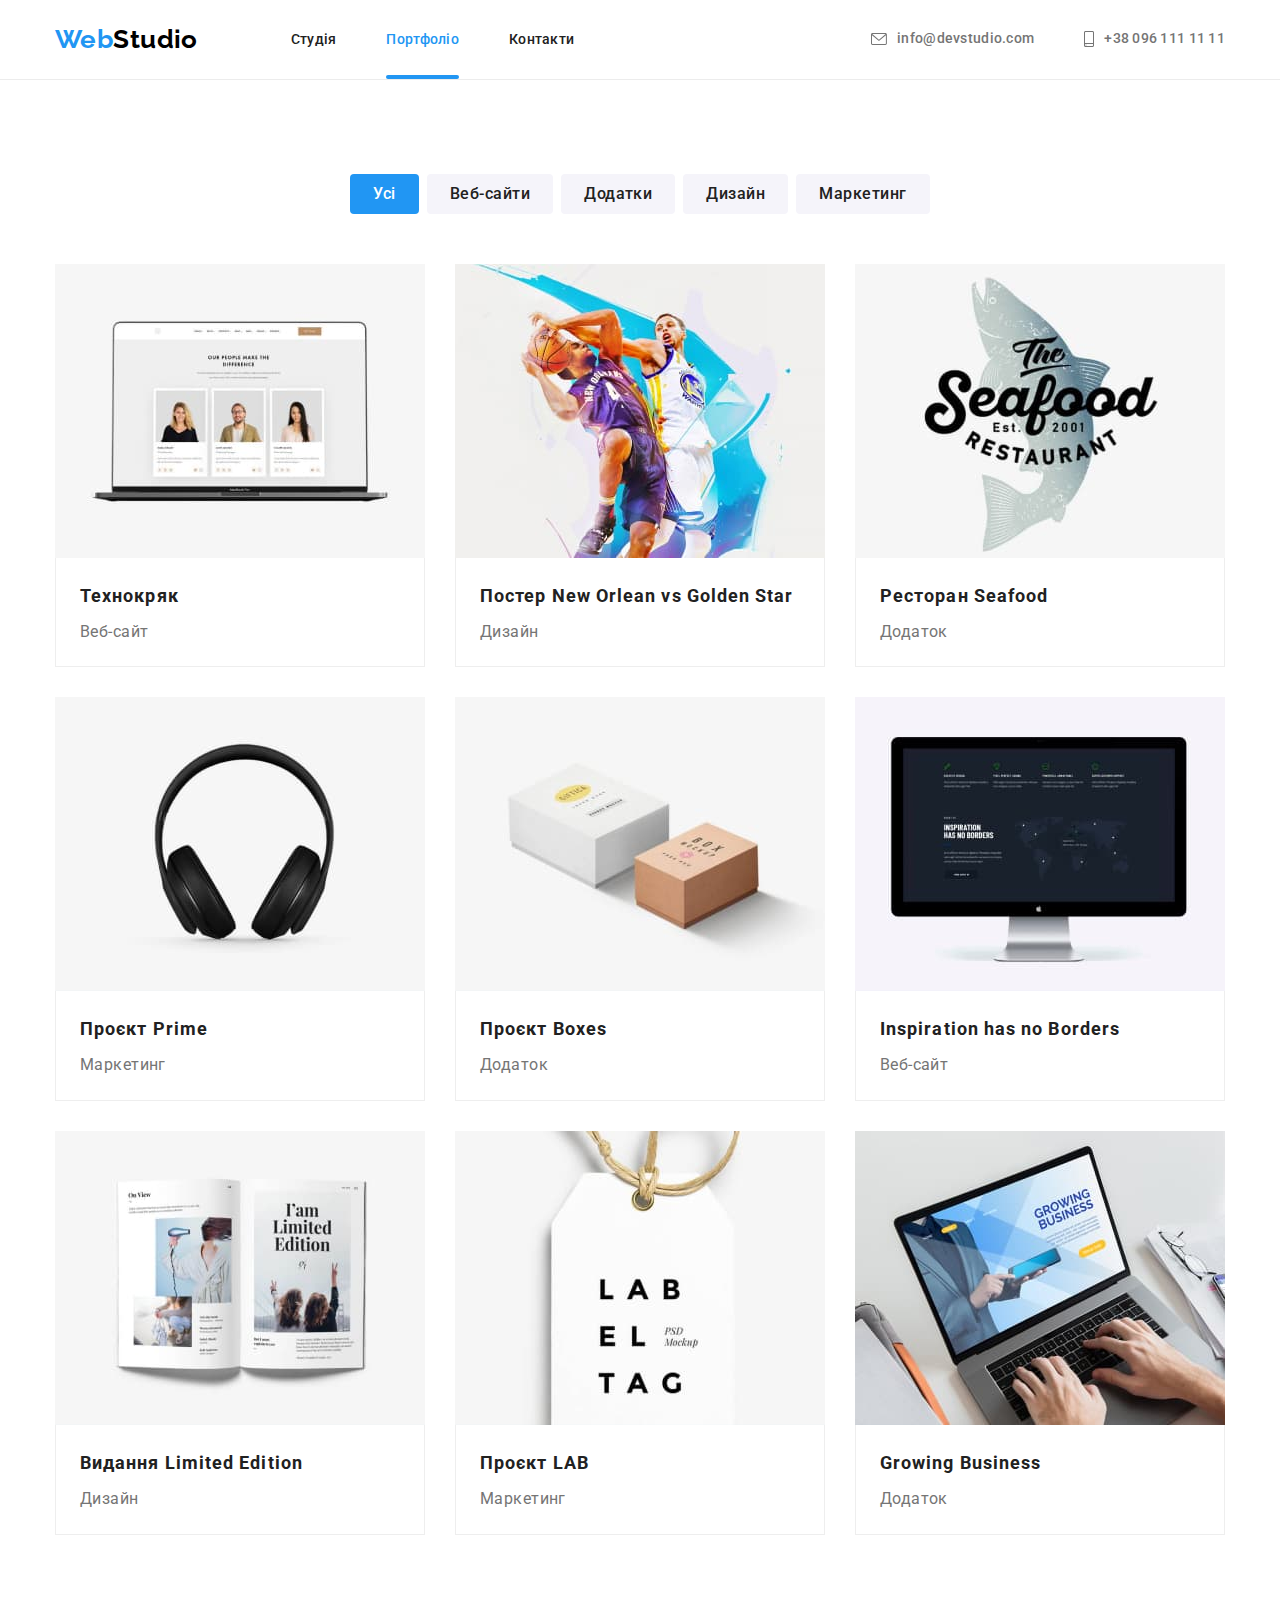
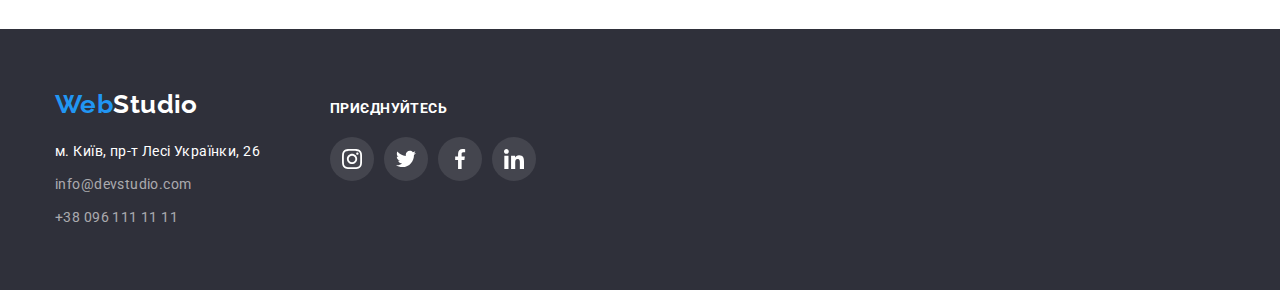
==== portfolio.html @ 32080d00 "Initial commit" ====
<!DOCTYPE html>
<html lang="uk">
  <head>
    <meta charset="UTF-8" />
    <meta http-equiv="X-UA-Compatible" content="IE=edge" />
    <meta name="viewport" content="width=device-width, initial-scale=1.0" />
    <title>WebStudio</title>
    <link rel="preconnect" href="https://fonts.googleapis.com" />
    <link rel="preconnect" href="https://fonts.gstatic.com" crossorigin />
    <link
      href="https://fonts.googleapis.com/css2?family=Raleway:wght@700&family=Roboto:wght@400;500;700;900&display=swap"
      rel="stylesheet"
    />
    <link
      rel="stylesheet"
      href="https://cdnjs.cloudflare.com/ajax/libs/modern-normalize/1.1.0/modern-normalize.min.css"
    />
    <link rel="stylesheet" href="./css/styles.css" />
  </head>
  <body>
    <!-- Шапка сайту -->
    <header class="header">
      <div class="container header-items">
        <nav class="site-nav">
          <a href="./index.html" class="logo-header link"
            >Web<span class="logo-black">Studio</span></a
          >
          <ul class="site-nav-list list">
            <li class="site-nav-item">
              <a class="site-nav-link link" href="./index.html">Студія</a>
            </li>
            <li class="site-nav-item">
              <a class="site-nav-link link current" href="./portfolio.html"
                >Портфоліо</a
              >
            </li>
            <li class="site-nav-item">
              <a class="site-nav-link link" href="">Контакти</a>
            </li>
          </ul>
        </nav>

        <ul class="contacts list">
          <li class="contact-item">
            <a class="contact-link link" href="mailto:info@devstudio.com"
              ><svg class="contact-icon" width="16" height="12">
                <use href="./images/symbol-defs.svg#icon-envelope"></use>
              </svg>
              info@devstudio.com</a
            >
          </li>
          <li class="contact-item">
            <a class="contact-link link" href="tell:+380961111111"
              ><svg class="contact-icon" width="10" height="16">
                <use href="./images/symbol-defs.svg#icon-smartphone"></use></svg
              >+38 096 111 11 11</a
            >
          </li>
        </ul>
      </div>
    </header>

    <!-- Основний і унікальний контент -->
    <main>
      <section class="section">
        <div class="container">
          <h1 class="section-title projects visually-hidden">Портфоліо</h1>
          <ul class="projects-filter list">
            <li class="projects-item-button">
              <button type="button" class="btn projects-button current">
                Усі
              </button>
            </li>
            <li class="projects-item-button">
              <button type="button" class="btn projects-button">
                Веб-сайти
              </button>
            </li>
            <li class="projects-item-button">
              <button type="button" class="btn projects-button">Додатки</button>
            </li>
            <li class="projects-item-button">
              <button type="button" class="btn projects-button">Дизайн</button>
            </li>
            <li class="projects-item-button">
              <button type="button" class="btn projects-button">
                Маркетинг
              </button>
            </li>
          </ul>

          <ul class="project-list list">
            <li class="project-item">
              <a href="" class="project-link link">
                <div class="project-thumb">
                  <img
                    src="./images/portfolio-1.jpg"
                    alt="Сторінка веб-сайту на екрані лептопа"
                    width="370"
                    height="294"
                  />
                  <div class="project-overlay">
                    <p class="project-text">
                      Ресурс пропонує комплексні пропозиції з різним рівнем
                      функціоналу та сервісів. Все це дозволить відвідувачу
                      отримати вичерпні відомості про компанію чи приватну
                      особу.
                    </p>
                  </div>
                </div>
                <div class="project-description">
                  <h2 class="project-title">Технокряк</h2>
                  <p class="project-type">Веб-сайт</p>
                </div></a
              >
            </li>
            <li class="project-item">
              <a href="" class="project-link link"
                ><div class="project-thumb">
                  <img
                    src="./images/portfolio-2.jpg"
                    alt="Два баскетболісти грають у м'яч"
                    width="370"
                    height="294"
                  />
                  <div class="project-overlay">
                    <p class="project-text">
                      Ресурс пропонує комплексні пропозиції з різним рівнем
                      функціоналу та сервісів. Все це дозволить відвідувачу
                      отримати вичерпні відомості про компанію чи приватну
                      особу.
                    </p>
                  </div>
                </div>
                <div class="project-description">
                  <h2 class="project-title">
                    Постер <span lang="en">New Orlean vs Golden Star</span>
                  </h2>
                  <p class="project-type">Дизайн</p>
                </div></a
              >
            </li>
            <li class="project-item">
              <a href="" class="project-link link"
                ><div class="project-thumb">
                  <img
                    src="./images/portfolio-3.jpg"
                    alt="Логотип ресторану"
                    width="370"
                    height="294"
                  />
                  <div class="project-overlay">
                    <p class="project-text">
                      Ресурс пропонує комплексні пропозиції з різним рівнем
                      функціоналу та сервісів. Все це дозволить відвідувачу
                      отримати вичерпні відомості про компанію чи приватну
                      особу.
                    </p>
                  </div>
                </div>
                <div class="project-description">
                  <h2 class="project-title">
                    Ресторан <span lang="en">Seafood</span>
                  </h2>
                  <p class="project-type">Додаток</p>
                </div></a
              >
            </li>
            <li class="project-item">
              <a href="" class="project-link link">
                <div class="project-thumb">
                  <img
                    src="./images/portfolio-4.jpg"
                    alt="Навушники"
                    width="370"
                    height="294"
                  />
                  <div class="project-overlay">
                    <p class="project-text">
                      Ресурс пропонує комплексні пропозиції з різним рівнем
                      функціоналу та сервісів. Все це дозволить відвідувачу
                      отримати вичерпні відомості про компанію чи приватну
                      особу.
                    </p>
                  </div>
                </div>
                <div class="project-description">
                  <h2 class="project-title">
                    Проєкт <span lang="en">Prime</span>
                  </h2>
                  <p class="project-type">Маркетинг</p>
                </div></a
              >
            </li>
            <li class="project-item">
              <a href="" class="project-link link"
                ><div class="project-thumb">
                  <img
                    src="./images/portfolio-5.jpg"
                    alt="Дві коробки"
                    width="370"
                    height="294"
                  />
                  <div class="project-overlay">
                    <p class="project-text">
                      Ресурс пропонує комплексні пропозиції з різним рівнем
                      функціоналу та сервісів. Все це дозволить відвідувачу
                      отримати вичерпні відомості про компанію чи приватну
                      особу.
                    </p>
                  </div>
                </div>
                <div class="project-description">
                  <h2 class="project-title">
                    Проєкт <span lang="en">Boxes</span>
                  </h2>
                  <p class="project-type">Додаток</p>
                </div></a
              >
            </li>
            <li class="project-item">
              <a href="" class="project-link link"
                ><div class="project-thumb">
                  <img
                    src="./images/portfolio-6.jpg"
                    alt="Сторінка веб-сайту на моніторі"
                    width="370"
                    height="294"
                  />
                  <div class="project-overlay">
                    <p class="project-text">
                      Ресурс пропонує комплексні пропозиції з різним рівнем
                      функціоналу та сервісів. Все це дозволить відвідувачу
                      отримати вичерпні відомості про компанію чи приватну
                      особу.
                    </p>
                  </div>
                </div>
                <div class="project-description">
                  <h2 class="project-title" lang="en">
                    Inspiration has no Borders
                  </h2>
                  <p class="project-type">Веб-сайт</p>
                </div></a
              >
            </li>
            <li class="project-item">
              <a href="" class="project-link link"
                ><div class="project-thumb">
                  <img
                    src="./images/portfolio-7.jpg"
                    alt="Розворот друкованого видання"
                    width="370"
                    height="294"
                  />
                  <div class="project-overlay">
                    <p class="project-text">
                      Ресурс пропонує комплексні пропозиції з різним рівнем
                      функціоналу та сервісів. Все це дозволить відвідувачу
                      отримати вичерпні відомості про компанію чи приватну
                      особу.
                    </p>
                  </div>
                </div>
                <div class="project-description">
                  <h2 class="project-title">
                    Видання <span lang="en"> Limited Edition</span>
                  </h2>
                  <p class="project-type">Дизайн</p>
                </div></a
              >
            </li>
            <li class="project-item">
              <a href="" class="project-link link"
                ><div class="project-thumb">
                  <img
                    src="./images/portfolio-8.jpg"
                    alt="Паперова лейба з текстом"
                    width="370"
                    height="294"
                  />
                  <div class="project-overlay">
                    <p class="project-text">
                      Ресурс пропонує комплексні пропозиції з різним рівнем
                      функціоналу та сервісів. Все це дозволить відвідувачу
                      отримати вичерпні відомості про компанію чи приватну
                      особу.
                    </p>
                  </div>
                </div>
                <div class="project-description">
                  <h2 class="project-title">
                    Проєкт <span lang="en">LAB</span>
                  </h2>
                  <p class="project-type">Маркетинг</p>
                </div></a
              >
            </li>
            <li class="project-item">
              <a href="" class="project-link link"
                ><div class="project-thumb">
                  <img
                    src="./images/portfolio-9.jpg"
                    alt="Сторінка додатку на екрані лептопу"
                    width="370"
                    height="294"
                  />
                  <div class="project-overlay">
                    <p class="project-text">
                      Ресурс пропонує комплексні пропозиції з різним рівнем
                      функціоналу та сервісів. Все це дозволить відвідувачу
                      отримати вичерпні відомості про компанію чи приватну
                      особу.
                    </p>
                  </div>
                </div>
                <div class="project-description">
                  <h2 class="project-title" lang="en">Growing Business</h2>
                  <p class="project-type">Додаток</p>
                </div></a
              >
            </li>
          </ul>
        </div>
      </section>
    </main>
    <!-- Футер -->
    <footer class="footer">
      <div class="container footer-flex">
        <div class="footer-address">
          <a href="./index.html" class="logo-footer link"
            >Web<span class="logo-white">Studio</span></a
          >
          <address class="address">
            <ul class="address-list list">
              <li class="address-item">
                <a
                  class="address-link primary link"
                  href="https://goo.gl/maps/5jb4CAZ57KKGYozQA"
                  target="_blank"
                  rel="noopener noreferrer nofollow"
                  >м. Київ, пр-т Лесі Українки, 26</a
                >
              </li>
              <li class="address-item">
                <a
                  class="address-link secondary link"
                  href="mailto:info@devstudio.com"
                  >info@devstudio.com</a
                >
              </li>
              <li class="address-item">
                <a class="address-link secondary link" href="tell:+380961111111"
                  >+38 096 111 11 11</a
                >
              </li>
            </ul>
          </address>
        </div>
        <div class="footer-socials">
          <h3 class="footer-socials-title">Приєднуйтесь</h3>
          <ul class="footer-socials-list list">
            <li class="footer-social-item">
              <a href="" class="footer-social-link">
                <svg class="footer-social-icon" width="20" height="20">
                  <use href="./images/symbol-defs.svg#icon-instagram"></use>
                </svg>
              </a>
            </li>
            <li class="footer-social-item">
              <a href="" class="footer-social-link">
                <svg class="footer-social-icon" width="20" height="20">
                  <use href="./images/symbol-defs.svg#icon-twitter"></use>
                </svg>
              </a>
            </li>
            <li class="footer-social-item">
              <a href="" class="footer-social-link">
                <svg class="footer-social-icon" width="20" height="20">
                  <use href="./images/symbol-defs.svg#icon-facebook"></use>
                </svg>
              </a>
            </li>
            <li class="footer-social-item">
              <a href="" class="footer-social-link">
                <svg class="footer-social-icon" width="20" height="20">
                  <use href="./images/symbol-defs.svg#icon-linkedin"></use>
                </svg>
              </a>
            </li>
          </ul>
        </div>
      </div>
    </footer>
  </body>
</html>
---- css/styles.css ----
:root {
  --header-bg: #ffffff;
  --header-frame: #ececec;
  --logo-black: #000000;
  --primary-text-color: #757575;
  --secondary-text-color: #212121;
  --accent-color: #2196f3;
  /* --figma-bg: #f5f5f5; */
  --secondary-bg: #f5f4fa;
  --container-bg: #eeeeee;
  --client-section-grey: #afb1b8;
  --footer-bg: #2f303a;
  --text-footer-color: rgba(255, 255, 255, 0.6);
  --hero-bg: #c4c4c4;
  --hero-bg-gradient: rgba(47, 48, 58, 0.4);
  --social-links-color: #afb1b8;

  --trans-duration: 250ms;
  --cubic: cubic-bezier(0.4, 0, 0.2, 1);
}

/* * {
  outline: 1px solid tomato;
} */

body {
  background-color: var(--header-bg);
  color: var(--primary-text-color);

  font-family: Roboto, sans-serif;
  font-size: 14px;
  letter-spacing: 0.03em;
}

/* класи утиліти */

.container {
  width: 1200px;
  padding: 0 15px;
  margin: 0 auto;
}

h1,
h2,
h3,
h4,
h5,
h6,
p {
  margin: 0;
}

ul,
ol {
  margin: 0;
  padding-left: 0;
}

button {
  cursor: pointer;
}

address {
  font-style: normal;
}

img {
  display: block;
  max-width: 100%;
  height: auto;
}

.list {
  list-style: none;
}

.link {
  text-decoration: none;
}

.visually-hidden {
  position: absolute;
  width: 1px;
  height: 1px;
  margin: -1px;
  border: 0;
  padding: 0;

  white-space: nowrap;
  clip-path: inset(100%);
  clip: rect(0 0 0 0);
  overflow: hidden;
}

.btn {
  display: inline-block;
  border: 1px solid transparent;
  border-radius: 4px;

  font-family: inherit;
  font-size: 16px;
  text-align: center;
}

.section {
  padding-top: 94px;
  padding-bottom: 94px;
  background-color: var(--header-bg);
}

.title {
  font-size: 14px;
  line-height: 1.14;
  text-transform: uppercase;
}

/* хедер */
.header {
  background-color: var(--header-bg);
  border-bottom: 1px solid var(--header-frame);
  padding-top: 24px;
  padding-bottom: 25px;
  height: 80px;
}

.header-items {
  display: flex;
  justify-content: space-between;
  align-items: center;
}

/* логотип */

.logo-header {
  display: block;
  margin-right: 93px;

  font-family: Raleway, sans-serif;
  color: var(--accent-color);
  font-weight: 700;
  font-size: 26px;
  line-height: 1.19;
}

.logo-black {
  color: var(--logo-black);
}

/* навігація і контакти */

.site-nav {
  display: flex;
  align-items: center;
}

.site-nav-list {
  display: flex;
  gap: 50px;
}

/* .site-nav-item:not(:last-child) {
  margin-right: 50px;
} */

.site-nav-item {
}

.site-nav-link.link {
  position: relative;

  color: var(--secondary-text-color);
  font-weight: 500;
  line-height: 1.14;
  letter-spacing: 0.02em;
  padding-top: 32px;
  padding-bottom: 32px;

  transition: color var(--trans-duration) var(--cubic);
}

.site-nav-link:hover,
.site-nav-link:focus {
  color: var(--accent-color);
}

.site-nav-link.current {
  color: var(--accent-color);
}

.site-nav-link.current::after {
  content: "";

  position: absolute;
  bottom: 0;
  left: 0;

  width: 100%;
  height: 4px;

  border-radius: 2px;
  background-color: var(--accent-color);
}

.contacts {
  display: flex;
  gap: 50px;
}

.contact-item {
  align-items: center;
}

.contact-link {
  display: flex;
  align-items: center;

  color: var(--primary-text-color);
  font-weight: 500;
  line-height: 1.14;
  letter-spacing: 0.02em;

  transition: color var(--trans-duration) var(--cubic);
}

.contact-icon {
  fill: currentColor;
  margin-right: 10px;
}

.contact-link:hover,
.contact-link:focus {
  color: var(--accent-color);
}

/* секція hero */

.hero {
  text-align: center;
  background-image: linear-gradient(
      to right,
      var(--hero-bg-gradient),
      var(--hero-bg-gradient)
    ),
    url(../images/hero-bg-image.jpg);
  background-color: var(--hero-bg);
  max-width: 1600px;
  background-repeat: no-repeat;
  background-position: center;
  background-size: cover;
  padding-top: 200px;
  padding-bottom: 200px;
  margin: 0 auto;
}

.hero-title {
  margin-bottom: 30px;
  width: 696px;
  margin-left: auto;
  margin-right: auto;

  color: var(--header-bg);
  font-weight: 900;
  font-size: 44px;
  line-height: 1.36;
  letter-spacing: 0.06em;
  text-transform: uppercase;
}

.hero-button {
  padding: 10px 32px;
  min-width: 216px;
  margin: 0 auto;

  display: flex;

  background-color: var(--accent-color);
  color: var(--header-bg);
  box-shadow: 0px 4px 4px rgba(0, 0, 0, 0.15);

  font-weight: 700;
  line-height: 1.8;
  letter-spacing: 0.06em;
}

.hero-backdrop {
  position: fixed;
  top: 0;
  left: 0;
  z-index: 1;

  width: 100%;
  height: 100%;

  background-color: rgba(0, 0, 0, 0.2);

  visibility: visible;
  opacity: 1;
  transition: opacity var(--trans-duration) var(--cubic),
    visibility var(--trans-duration) var(--cubic);
}

.hero-backdrop.is-hidden {
  visibility: hidden;
  pointer-events: none;

  opacity: 0;
}

.hero-backdrop.is-hidden .hero-modal {
  transform: translate(-50%, -50%) scale(1.1);
}

.hero-modal {
  position: absolute;
  top: 50%;
  left: 50%;

  min-width: 528px;
  min-height: 581px;

  background-color: var(--header-bg);
  box-shadow: 0px 1px 3px rgba(0, 0, 0, 0.12), 0px 1px 1px rgba(0, 0, 0, 0.14),
    0px 2px 1px rgba(0, 0, 0, 0.2);
  border-radius: 4px;

  transform: translate(-50%, -50%) scale(1);
  transition: transform var(--trans-duration) var(--cubic);
}

.modal-btn-close {
  position: absolute;
  top: 8px;
  right: 8px;

  display: flex;
  justify-content: center;
  align-items: center;

  width: 30px;
  height: 30px;
  background-color: transparent;
  border: 1px solid rgba(0, 0, 0, 0.1);
  border-radius: 50%;

  transition: background-color var(--trans-duration) var(--cubic);
}

.modal-btn-close:hover {
  background-color: var(--accent-color);
}

/* секції Наші переваги і Чим ми займаємося */

.section-title {
  margin-bottom: 50px;

  color: var(--secondary-text-color);
  font-size: 36px;
  line-height: 1.6;
  text-align: center;
}

.features {
  display: flex;
  gap: 30px;
}

.features-item {
  flex-basis: calc((100%-90px) / 4);
}

.features-pic {
  display: flex;
  justify-content: center;
  align-items: center;
  width: 100%;
  height: 120px;
  background: #f5f4fa;
  border-radius: 4px;
  margin-bottom: 30px;
}

.features-title {
  margin-bottom: 10px;
  color: var(--secondary-text-color);
}

.features-text {
  line-height: 1.71;
}

.section.work {
  padding-top: 0;
}

.work-list {
  display: flex;
  gap: 30px;
}

.work-thumb {
  position: relative;
  z-index: 0;
}

.work-overlay {
  position: absolute;
  bottom: 0;
  left: 0;

  display: flex;
  justify-content: center;
  align-items: center;

  width: 100%;
  height: 70px;
  background: rgba(47, 48, 58, 0.8);
}

.work-title {
  color: var(--header-bg);
}

/* секція Команда */

.section.team {
  background-color: var(--secondary-bg);
}

.team-list {
  display: flex;
  gap: 30px;
}

.team-item {
  background-color: var(--header-bg);
  box-shadow: 0px 1px 3px rgba(0, 0, 0, 0.12), 0px 1px 1px rgba(0, 0, 0, 0.14),
    0px 2px 1px rgba(0, 0, 0, 0.2);
  border-radius: 0px 0px 4px 4px;
}

.team-card {
  padding-top: 30px;
  padding-bottom: 30px;
  text-align: center;
}

.team-name {
  margin-bottom: 10px;
  color: var(--secondary-text-color);
  font-weight: 500;
  font-size: 16px;
  line-height: 1.18;
}

.team-title {
  font-size: 16px;
  line-height: 1.18;
  margin-bottom: 16px;
}

.team-socials-list {
  display: flex;
  gap: 10px;
  justify-content: center;
}

.social-item {
  width: 40px;
  height: 40px;
}

.social-link {
  display: flex;
  justify-content: center;
  align-items: center;
  width: 100%;
  height: 100%;
  border-radius: 50%;
  background-color: var(--header-bg);
  fill: var(--client-section-grey);

  transition: background-color var(--trans-duration) var(--cubic),
    fill var(--trans-duration) var(--cubic);
}

/* .social-icon {
  fill: currentColor;
} */

.social-link:hover,
.social-link:focus {
  background-color: var(--accent-color);
  fill: var(--header-bg);
}

/* клієнти */

.clients-list {
  display: flex;
  gap: 30px;
}

.client-item {
  width: calc((100% - 150px) / 6);
  height: 92px;
}

.client-link {
  display: flex;
  justify-content: center;
  align-items: center;
  width: 100%;
  height: 100%;
  border: 1px solid var(--client-section-grey);
  border-radius: 4px;
  fill: var(--client-section-grey);

  transition: border-color var(--trans-duration) var(--cubic),
    fill var(--trans-duration) var(--cubic);
}

/* .client-icon {
  fill: currentColor;
} */

.client-link:hover,
.client-link:focus {
  border-color: var(--accent-color);
  fill: var(--accent-color);
}

/* секція Портфоліо */

.projects-filter {
  display: flex;
  justify-content: center;
  gap: 8px;
  margin-bottom: 50px;
}

/* .projects-item-button:not(:last-child) {
    margin-right: 8px;
  } */

.projects-button {
  padding: 6px 22px;
  min-width: fit-content;

  background-color: var(--secondary-bg);
  color: var(--secondary-text-color);
  font-weight: 500;
  line-height: 1.6;
  letter-spacing: 0.03em;

  transition: background-color var(--trans-duration) var(--cubic),
    color var(--trans-duration) var(--cubic),
    box-shadow var(--trans-duration) var(--cubic);
}

.projects-button:hover,
.projects-button:focus {
  background-color: var(--accent-color);
  color: var(--header-bg);
  box-shadow: 0px 4px 4px rgba(0, 0, 0, 0.25);
}

.projects-button.current {
  background-color: var(--accent-color);
  color: var(--header-bg);
}

.project-list {
  display: flex;
  flex-wrap: wrap;
  gap: 30px;
}

.project-item {
  flex-basis: calc((100% - 60px) / 3);
}

.project-link {
  display: block;
  box-shadow: none;
  transition: box-shadow var(--trans-duration) var(--cubic);
}

.project-thumb {
  position: relative;
  overflow: hidden;
}

.project-overlay {
  position: absolute;
  top: 0;
  left: 0;

  width: 100%;
  height: 100%;
  padding: 63px 24px;

  background-color: rgba(33, 150, 243, 0.9);

  transform: translateY(100%);
  transition: transform var(--trans-duration) var(--cubic);
}

.project-link:hover,
.project-link:focus {
  box-shadow: 0px 1px 1px rgba(0, 0, 0, 0.12), 0px 4px 4px rgba(0, 0, 0, 0.06),
    1px 4px 6px rgba(0, 0, 0, 0.16);
}

.project-link:hover .project-overlay,
.project-link:focus .project-overlay {
  transform: translateY(0);
}

.project-text {
  font-size: 18px;
  line-height: 1.56;
  color: var(--header-bg);
}

.project-description {
  padding: 20px 24px;
  border: 1px solid var(--container-bg);
  border-top: transparent;
  background-color: var(--header-bg);
}

.project-title {
  margin-bottom: 4px;
  color: var(--secondary-text-color);
  font-size: 18px;
  line-height: 2;
  letter-spacing: 0.06em;
}

.project-type {
  font-size: 16px;
  line-height: 1.8;
  color: var(--primary-text-color);
}

/* футер */

.footer {
  padding-top: 60px;
  padding-bottom: 60px;
  background-color: var(--footer-bg);
}

.footer-flex {
  display: flex;
  gap: 70px;
  align-items: baseline;
}

.logo-footer {
  display: block;
  margin-bottom: 20px;

  font-family: Raleway, sans-serif;
  color: var(--accent-color);
  font-weight: 700;
  font-size: 26px;
  line-height: 1.19;
}

.logo-white {
  color: var(--header-bg);
}

.address-item:not(:last-child) {
  margin-bottom: 9px;
}

.address-link {
  line-height: 1.71;
}

.address-link.primary {
  color: var(--header-bg);

  transition: color var(--trans-duration) var(--cubic);
}

.address-link.secondary {
  color: var(--text-footer-color);

  transition: color var(--trans-duration) var(--cubic);
}

.address-link.primary:hover,
.address-link.primary:focus {
  color: var(--accent-color);
}

.address-link.secondary:hover,
.address-link.secondary:focus {
  color: var(--accent-color);
}

.footer-socials-title {
  margin-bottom: 20px;
  color: var(--header-bg);
  font-size: 14px;
  line-height: 1.14;
  text-transform: uppercase;
}

.footer-socials-list {
  display: flex;
  gap: 10px;
  justify-content: center;
}

.footer-social-item {
  width: 44px;
  height: 44px;
}

.footer-social-link {
  display: inline-flex;
  justify-content: center;
  align-items: center;
  width: 100%;
  height: 100%;
  border-radius: 50%;
  background-color: rgba(255, 255, 255, 0.1);
  fill: var(--header-bg);

  transition: background-color var(--trans-duration) var(--cubic);
}

/* .footer-social-icon {
  fill: var(--header-bg);
} */

.footer-social-link:hover,
.footer-social-link:focus {
  background-color: var(--accent-color);
}
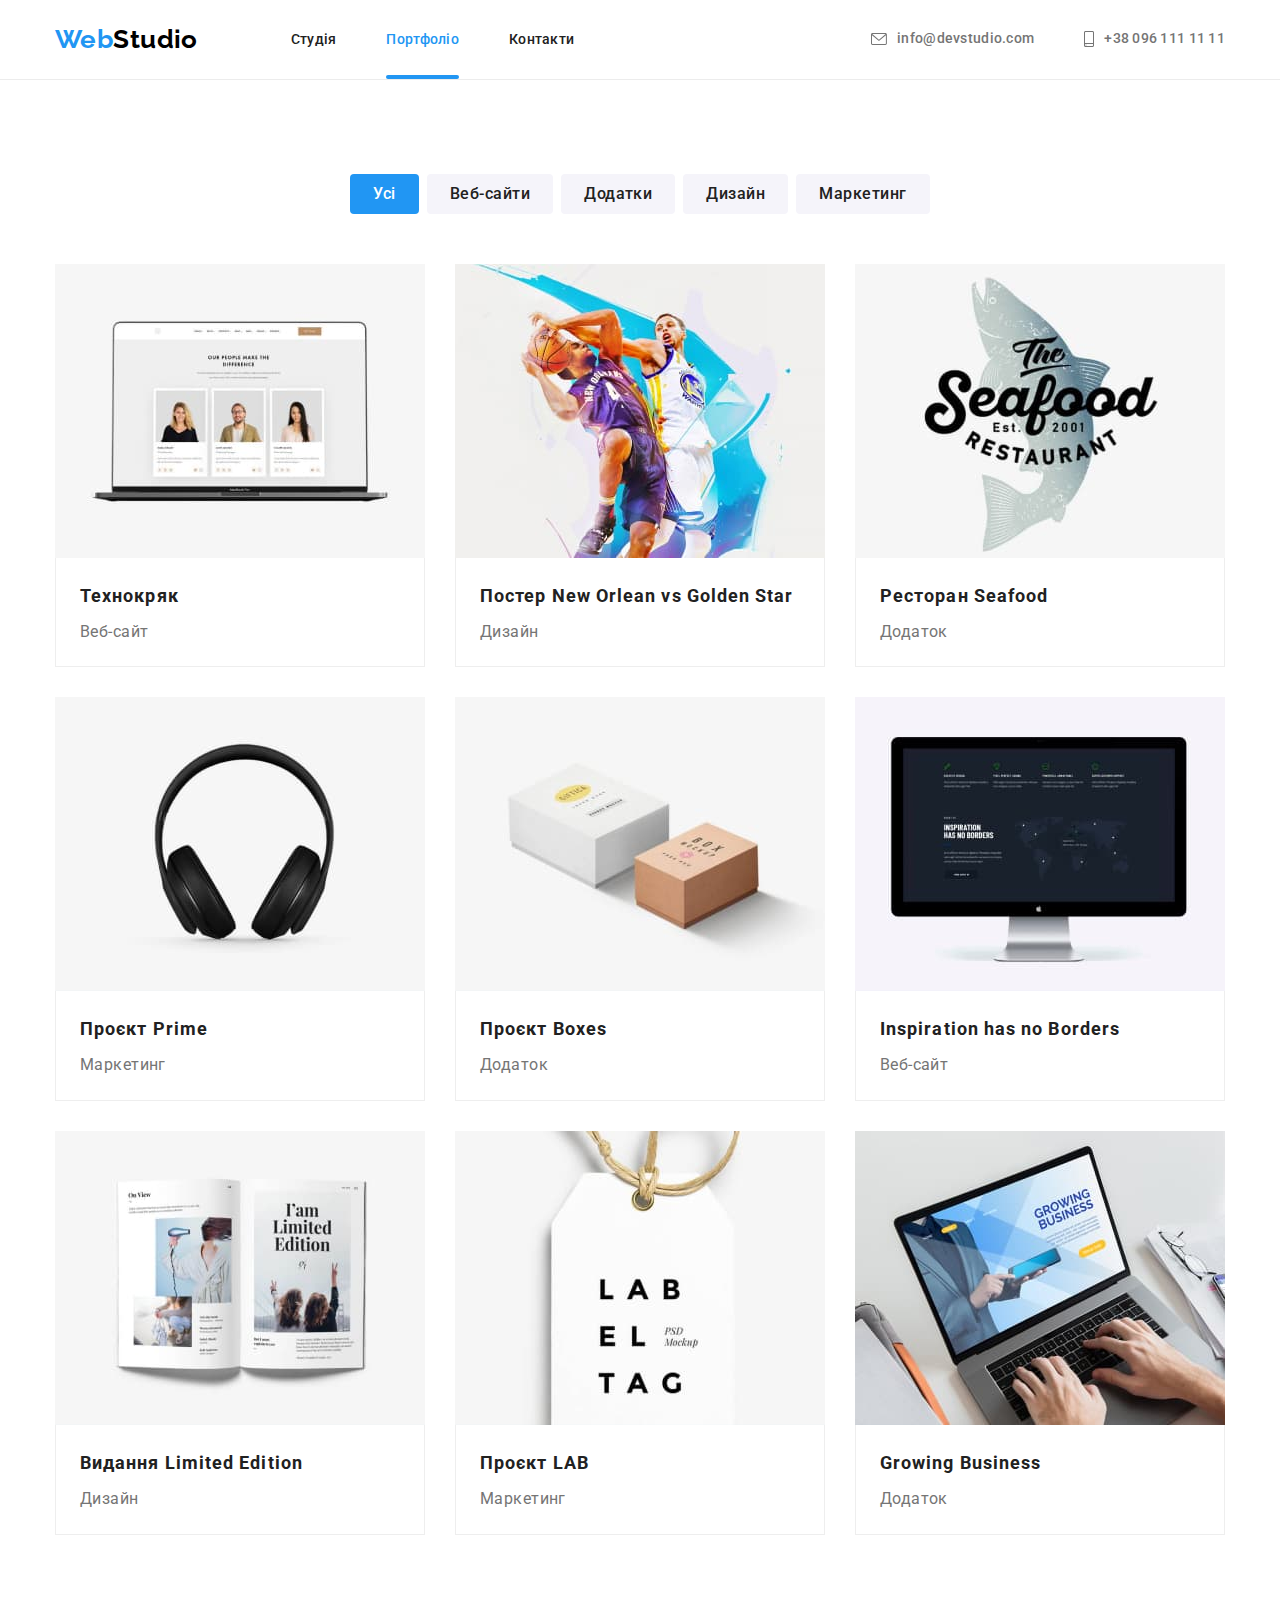
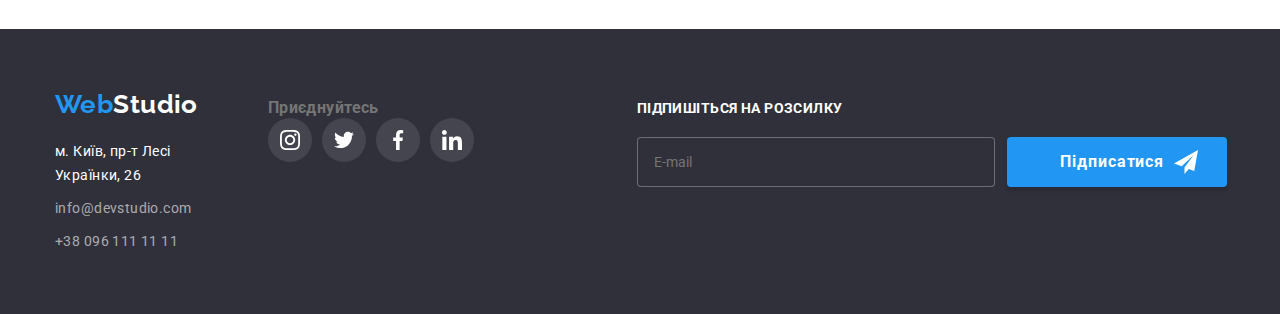
==== commit 97ad119d: "add button styles" ====
--- a/portfolio.html
+++ b/portfolio.html
@@ -390,6 +390,23 @@
             </li>
           </ul>
         </div>
+        <form class="subscription-form">
+          <h3 class="footer-title">Підпишіться на розсилку</h3>
+          <div class="subscription-wrapper">
+            <input
+              type="email"
+              name="email"
+              id="email"
+              placeholder="E-mail"
+              class="subscription-input"
+            />
+            <button type="submit" class="btn subscription-btn">
+              Підписатися<svg class="send-icon" width="24" height="24">
+                <use href="./images/symbol-defs.svg#icon-send"></use>
+              </svg>
+            </button>
+          </div>
+        </form>
       </div>
     </footer>
   </body>
--- a/css/styles.css
+++ b/css/styles.css
@@ -282,73 +282,6 @@
   letter-spacing: 0.06em;
 }
 
-.hero-backdrop {
-  position: fixed;
-  top: 0;
-  left: 0;
-  z-index: 1;
-
-  width: 100%;
-  height: 100%;
-
-  background-color: rgba(0, 0, 0, 0.2);
-
-  visibility: visible;
-  opacity: 1;
-  transition: opacity var(--trans-duration) var(--cubic),
-    visibility var(--trans-duration) var(--cubic);
-}
-
-.hero-backdrop.is-hidden {
-  visibility: hidden;
-  pointer-events: none;
-
-  opacity: 0;
-}
-
-.hero-backdrop.is-hidden .hero-modal {
-  transform: translate(-50%, -50%) scale(1.1);
-}
-
-.hero-modal {
-  position: absolute;
-  top: 50%;
-  left: 50%;
-
-  min-width: 528px;
-  min-height: 581px;
-
-  background-color: var(--header-bg);
-  box-shadow: 0px 1px 3px rgba(0, 0, 0, 0.12), 0px 1px 1px rgba(0, 0, 0, 0.14),
-    0px 2px 1px rgba(0, 0, 0, 0.2);
-  border-radius: 4px;
-
-  transform: translate(-50%, -50%) scale(1);
-  transition: transform var(--trans-duration) var(--cubic);
-}
-
-.modal-btn-close {
-  position: absolute;
-  top: 8px;
-  right: 8px;
-
-  display: flex;
-  justify-content: center;
-  align-items: center;
-
-  width: 30px;
-  height: 30px;
-  background-color: transparent;
-  border: 1px solid rgba(0, 0, 0, 0.1);
-  border-radius: 50%;
-
-  transition: background-color var(--trans-duration) var(--cubic);
-}
-
-.modal-btn-close:hover {
-  background-color: var(--accent-color);
-}
-
 /* секції Наші переваги і Чим ми займаємося */
 
 .section-title {
@@ -703,7 +636,7 @@
   color: var(--accent-color);
 }
 
-.footer-socials-title {
+.footer-title {
   margin-bottom: 20px;
   color: var(--header-bg);
   font-size: 14px;
@@ -743,3 +676,217 @@
 .footer-social-link:focus {
   background-color: var(--accent-color);
 }
+
+.subscription-form {
+  margin-left: 93px;
+}
+
+.subscription-wrapper {
+  display: flex;
+  align-items: center;
+  gap: 12px;
+}
+
+.subscription-input {
+  width: 358px;
+  height: 50px;
+  padding: 15px 16px;
+  border: 1px solid rgba(255, 255, 255, 0.3);
+  border-radius: 4px;
+  background-color: var(--footer-bg);
+}
+
+.subscription-btn {
+  padding: 10px 28px 10px 52px;
+  min-width: 200px;
+  height: 50px;
+  margin: 0 auto;
+
+  display: flex;
+  align-items: center;
+
+  background-color: var(--accent-color);
+  color: var(--header-bg);
+  box-shadow: 0px 4px 4px rgba(0, 0, 0, 0.15);
+
+  font-weight: 700;
+  line-height: 1.8;
+  letter-spacing: 0.06em;
+}
+
+.subscription-btn .send-icon {
+  fill: var(--header-bg);
+  margin-left: 10px;
+}
+
+/* .subscription-btn:hover,
+.subscription-btn:focus {
+  box-shadow: 0px 4px 4px rgba(0, 0, 0, 0.15);
+} */
+
+.hero-backdrop {
+  position: fixed;
+  top: 0;
+  left: 0;
+  z-index: 1;
+
+  width: 100%;
+  height: 100%;
+
+  background-color: rgba(0, 0, 0, 0.2);
+
+  visibility: visible;
+  opacity: 1;
+  transition: opacity var(--trans-duration) var(--cubic),
+    visibility var(--trans-duration) var(--cubic);
+}
+
+.hero-backdrop.is-hidden {
+  visibility: hidden;
+  pointer-events: none;
+
+  opacity: 0;
+}
+
+.hero-backdrop.is-hidden .hero-modal {
+  transform: translate(-50%, -50%) scale(1.1);
+}
+
+.modal {
+  position: absolute;
+  top: 50%;
+  left: 50%;
+
+  max-width: 528px;
+  min-height: 581px;
+  padding: 40px;
+
+  background-color: var(--header-bg);
+  box-shadow: 0px 1px 3px rgba(0, 0, 0, 0.12), 0px 1px 1px rgba(0, 0, 0, 0.14),
+    0px 2px 1px rgba(0, 0, 0, 0.2);
+  border-radius: 4px;
+
+  transform: translate(-50%, -50%) scale(1);
+  transition: transform var(--trans-duration) var(--cubic);
+}
+
+.modal-title {
+  font-weight: 700;
+  font-size: 20px;
+  line-height: 23px;
+  text-align: center;
+  margin-bottom: 12px;
+
+  color: var(--secondary-text-color);
+}
+
+.modal-field {
+  position: relative;
+}
+
+.modal-user-icon {
+  position: absolute;
+  left: 15px;
+  bottom: 14px;
+}
+
+.modal-label {
+  font-size: 12px;
+  line-height: 1.16;
+  letter-spacing: 0.01em;
+  margin-bottom: 4px;
+}
+
+.modal-input {
+  width: 100%;
+  height: 40px;
+  border: 1px solid rgba(33, 33, 33, 0.2);
+  border-radius: 4px;
+  padding: 0;
+  margin: 0;
+  margin-bottom: 10px;
+  padding-left: 35px;
+  outline: transparent;
+}
+
+.modal-input:hover,
+.modal-input:focus {
+  border: 1px solid var(--accent-color);
+  /* fill: var(--accent-color); */
+}
+
+.modal-comment {
+  width: 100%;
+  min-height: 120px;
+  padding: 12px 16px;
+  border: 1px solid rgba(33, 33, 33, 0.2);
+  border-radius: 4px;
+  margin-bottom: 20px;
+  outline: transparent;
+  resize: none;
+}
+
+.modal-comment::placeholder {
+  font-size: 12px;
+  line-height: 1.16;
+  letter-spacing: 0.01em;
+
+  color: rgba(117, 117, 117, 0.5);
+}
+
+.checkbox-wrapper {
+  display: flex;
+  align-items: center;
+  justify-content: center;
+  margin-bottom: 30px;
+}
+
+.modal-checkbox {
+}
+
+.modal-checkbox-label {
+  line-height: 1.71;
+  margin-left: 8px;
+}
+
+.modal-checkbox-link {
+  color: var(--accent-color);
+}
+
+.modal-btn-submit {
+  padding: 10px 52px;
+  min-width: 200px;
+  margin: 0 auto;
+
+  display: flex;
+
+  background-color: var(--accent-color);
+  color: var(--header-bg);
+  box-shadow: 0px 4px 4px rgba(0, 0, 0, 0.15);
+
+  font-weight: 700;
+  line-height: 1.8;
+  letter-spacing: 0.06em;
+}
+
+.modal-btn-close {
+  position: absolute;
+  top: 8px;
+  right: 8px;
+
+  display: flex;
+  justify-content: center;
+  align-items: center;
+
+  width: 30px;
+  height: 30px;
+  background-color: transparent;
+  border: 1px solid rgba(0, 0, 0, 0.1);
+  border-radius: 50%;
+
+  transition: fill var(--trans-duration) var(--cubic);
+}
+
+.modal-btn-close:hover {
+  fill: var(--accent-color);
+}
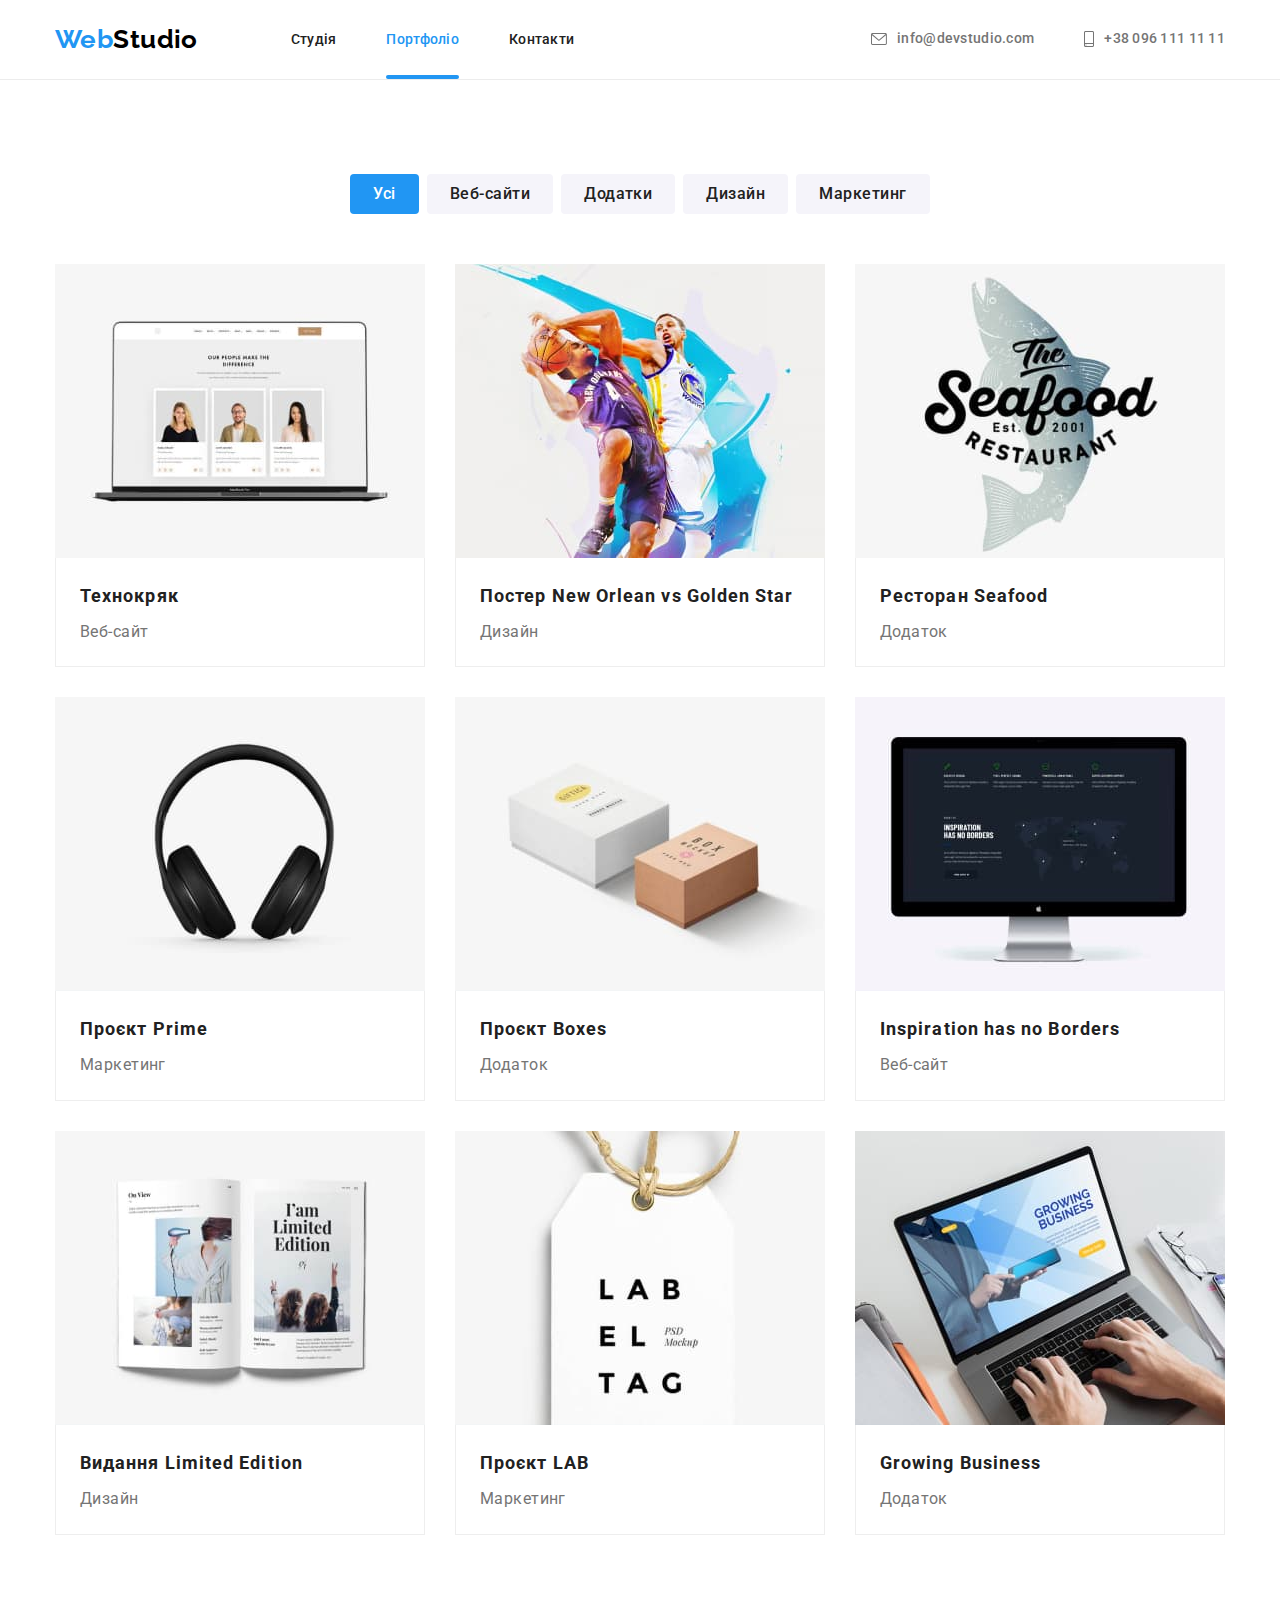
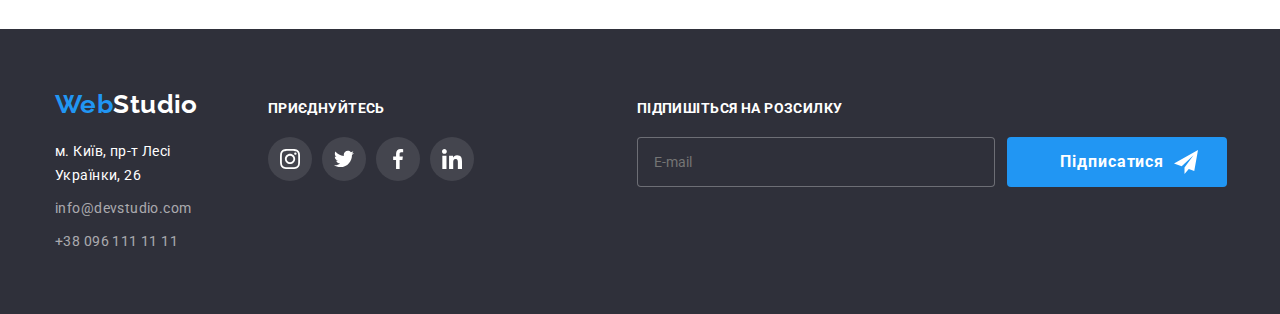
==== commit cd3de479: "update modal form style" ====
--- a/portfolio.html
+++ b/portfolio.html
@@ -358,7 +358,7 @@
           </address>
         </div>
         <div class="footer-socials">
-          <h3 class="footer-socials-title">Приєднуйтесь</h3>
+          <h3 class="footer-title">Приєднуйтесь</h3>
           <ul class="footer-socials-list list">
             <li class="footer-social-item">
               <a href="" class="footer-social-link">
--- a/css/styles.css
+++ b/css/styles.css
@@ -5,7 +5,6 @@
   --primary-text-color: #757575;
   --secondary-text-color: #212121;
   --accent-color: #2196f3;
-  /* --figma-bg: #f5f5f5; */
   --secondary-bg: #f5f4fa;
   --container-bg: #eeeeee;
   --client-section-grey: #afb1b8;
@@ -275,11 +274,17 @@
 
   background-color: var(--accent-color);
   color: var(--header-bg);
-  box-shadow: 0px 4px 4px rgba(0, 0, 0, 0.15);
 
   font-weight: 700;
   line-height: 1.8;
   letter-spacing: 0.06em;
+
+  transform: box-shadow var(--trans-duration) var(--cubic);
+}
+
+.hero-button:hover,
+.hero-button:focus {
+  box-shadow: 0px 4px 4px rgba(0, 0, 0, 0.15);
 }
 
 /* секції Наші переваги і Чим ми займаємося */
@@ -707,11 +712,12 @@
 
   background-color: var(--accent-color);
   color: var(--header-bg);
-  box-shadow: 0px 4px 4px rgba(0, 0, 0, 0.15);
 
   font-weight: 700;
   line-height: 1.8;
   letter-spacing: 0.06em;
+
+  transform: box-shadow var(--trans-duration) var(--cubic);
 }
 
 .subscription-btn .send-icon {
@@ -719,10 +725,10 @@
   margin-left: 10px;
 }
 
-/* .subscription-btn:hover,
+.subscription-btn:hover,
 .subscription-btn:focus {
   box-shadow: 0px 4px 4px rgba(0, 0, 0, 0.15);
-} */
+}
 
 .hero-backdrop {
   position: fixed;
@@ -782,12 +788,7 @@
 
 .modal-field {
   position: relative;
-}
-
-.modal-user-icon {
-  position: absolute;
-  left: 15px;
-  bottom: 14px;
+  margin-bottom: 10px;
 }
 
 .modal-label {
@@ -795,6 +796,14 @@
   line-height: 1.16;
   letter-spacing: 0.01em;
   margin-bottom: 4px;
+}
+
+.modal-user-icon {
+  position: absolute;
+  left: 15px;
+  top: 50%;
+
+  transition: fill var(--trans-duration) var(--cubic);
 }
 
 .modal-input {
@@ -804,15 +813,20 @@
   border-radius: 4px;
   padding: 0;
   margin: 0;
-  margin-bottom: 10px;
-  padding-left: 35px;
+  padding-left: 42px;
   outline: transparent;
+
+  transition: border-color var(--trans-duration) var(--cubic);
 }
 
 .modal-input:hover,
 .modal-input:focus {
-  border: 1px solid var(--accent-color);
-  /* fill: var(--accent-color); */
+  border-color: var(--accent-color);
+}
+
+.modal-input:hover + .modal-user-icon,
+.modal-input:focus + .modal-user-icon {
+  fill: var(--accent-color);
 }
 
 .modal-comment {
@@ -824,6 +838,13 @@
   margin-bottom: 20px;
   outline: transparent;
   resize: none;
+
+  transition: border-color var(--trans-duration) var(--cubic);
+}
+
+.modal-comment:hover,
+.modal-comment:focus {
+  border-color: var(--accent-color);
 }
 
 .modal-comment::placeholder {
@@ -834,19 +855,48 @@
   color: rgba(117, 117, 117, 0.5);
 }
 
-.checkbox-wrapper {
-  display: flex;
-  align-items: center;
-  justify-content: center;
+.modal-checkbox-label {
+  position: relative;
+  display: block;
+  display: flex;
+  justify-content: space-around;
+  align-items: center;
+
   margin-bottom: 30px;
 }
 
 .modal-checkbox {
-}
-
-.modal-checkbox-label {
-  line-height: 1.71;
-  margin-left: 8px;
+  opacity: 0;
+}
+
+.checkbox-icon-none {
+  position: absolute;
+  top: 0;
+  left: 0;
+
+  opacity: 1;
+
+  transition: opacity var(--trans-duration) var(--cubic);
+}
+
+.checkbox-icon {
+  position: absolute;
+  top: 0;
+  left: 0;
+
+  opacity: 0;
+
+  fill: var(--accent-color);
+
+  transition: opacity var(--trans-duration) var(--cubic);
+}
+
+.modal-checkbox:checked ~ .checkbox-icon-none {
+  opacity: 0;
+}
+
+.modal-checkbox:checked ~ .checkbox-icon {
+  opacity: 1;
 }
 
 .modal-checkbox-link {
@@ -862,11 +912,17 @@
 
   background-color: var(--accent-color);
   color: var(--header-bg);
-  box-shadow: 0px 4px 4px rgba(0, 0, 0, 0.15);
 
   font-weight: 700;
   line-height: 1.8;
   letter-spacing: 0.06em;
+
+  transform: box-shadow var(--trans-duration) var(--cubic);
+}
+
+.modal-btn-submit:hover,
+.modal-btn-submit:focus {
+  box-shadow: 0px 4px 4px rgba(0, 0, 0, 0.15);
 }
 
 .modal-btn-close {
@@ -887,6 +943,7 @@
   transition: fill var(--trans-duration) var(--cubic);
 }
 
-.modal-btn-close:hover {
+.modal-btn-close:hover,
+.modal-btn-close:focus {
   fill: var(--accent-color);
 }
